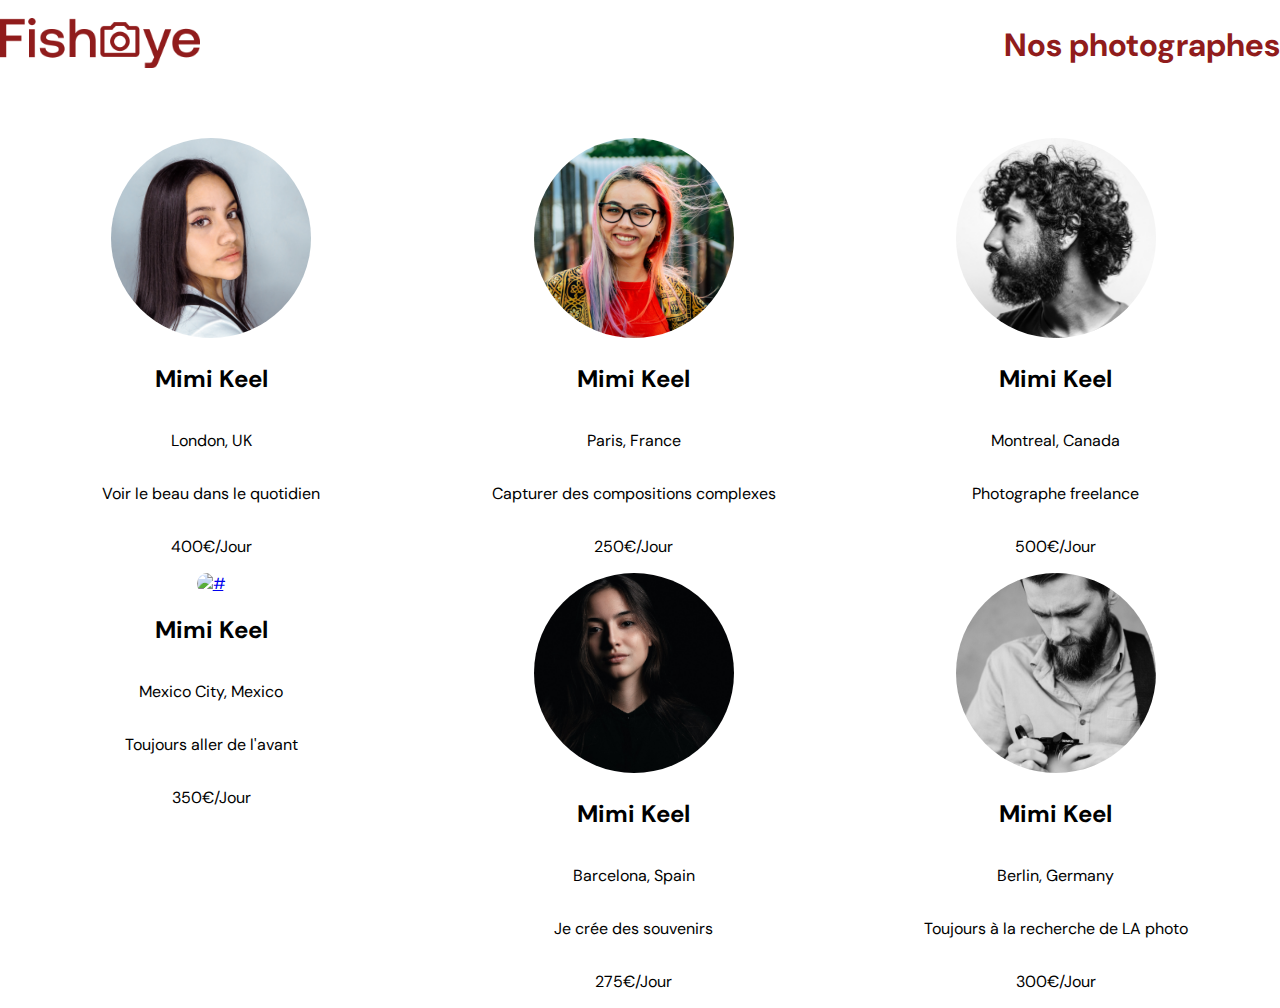
==== index.html @ d957fd09 "Mise en ordre" ====
<!DOCTYPE html>
<html>

<head>
  <link href="css/style.css" rel="stylesheet" type="text/css" />
  <meta charset="utf-8">
  <link rel="icon" type="image/png" href="assets/favicon.png">
  <link href="https://fonts.googleapis.com/css?family=DM+Sans&display=swap" rel="stylesheet">
  <title>Fisheye</title>
</head>

<body>
  <div class="bloc-page">
    <header>
      <a href="index.html">
        <img src="assets/images/logo.png" class="logo" alt="logo Fisheye">
      </a>
      <h1>Nos photographes</h1>
    </header>
    <main id="main">
      <div class="photographer_section"></div>
    </main>
  </div>

  <!-- api -->
  <script src="scripts/api/api.js"></script>
  <!-- models -->
  <script src="scripts/models/Photographer.js"></script>
  <!-- pages -->
  <script src="scripts/pages/index.js"></script>
</body>

</html>
---- css/style.css ----
@import url("photographer.css");

body {
    font-family: "DM Sans", sans-serif;
    margin: 0;
}

.bloc-page {
    max-width: 1440px;
    margin: auto;
}

header {
    align-items: center;
    display: flex;
    flex-direction: row;
    height: 90px;
    justify-content: space-between;
    margin-bottom: 3rem;
}

h1 {
    color: #901C1C;
    /* margin-right: 100px; */
}

.logo {
    height: 50px;
    /* margin-left: 100px; */
}

.photographer_section {
    display:flex;
    flex-wrap: wrap;

    /* display: grid; */
    /* grid-template-columns: 1fr 1fr 1fr; */
    /* gap: 70px; */
    /* margin-top: 100px; */
}

.photographer_section article {
    display:flex;
    flex-direction: column;
    align-items: center;
    min-width: 33%;
    /* justify-self: center; */
    /* display: flex; */
    /* justify-content: center; */
    /* align-items: center; */
    /* flex-direction: column; */
}

.photographer_section article h2 {
    /* color: #D3573C; */
    /* font-size: 36px; */
}

.photographer_section article img {
    height: 200px;
    width: 200px;
    border-radius: 20rem;
    object-fit: cover;
}
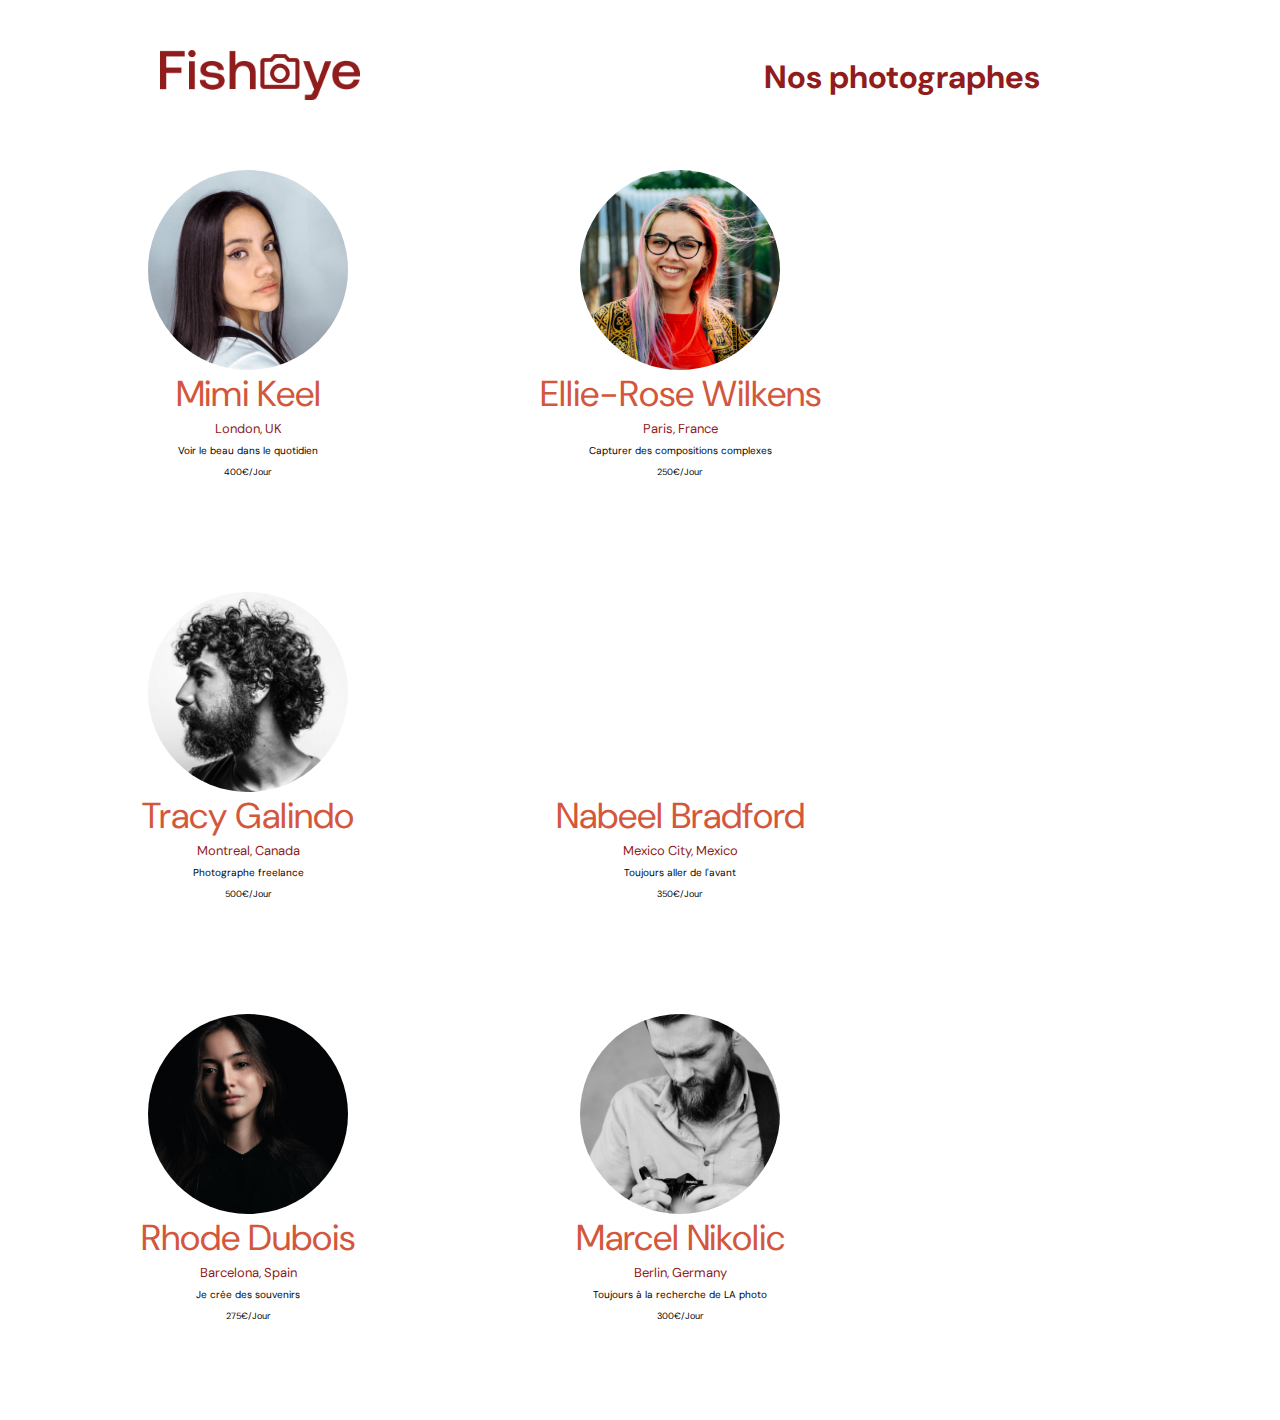
==== commit 5f969f9c: "Accessibilité" ====
--- a/index.html
+++ b/index.html
@@ -17,8 +17,8 @@
       </a>
       <h1>Nos photographes</h1>
     </header>
-    <main id="main">
-      <div class="photographer_section"></div>
+    <main id="main" aria-label="Contenu principal" aria-hidden="true">
+      <section class="photographer_section"></section>
     </main>
   </div>
 
--- a/css/style.css
+++ b/css/style.css
@@ -1,4 +1,8 @@
 @import url("photographer.css");
+
+a {
+    text-decoration: none;
+}
 
 body {
     font-family: "DM Sans", sans-serif;
@@ -16,44 +20,47 @@
     flex-direction: row;
     height: 90px;
     justify-content: space-between;
-    margin-bottom: 3rem;
+    margin: 2rem 8rem;
 }
 
 h1 {
     color: #901C1C;
-    /* margin-right: 100px; */
+    margin-right: 5rem;
+}
+
+h2 {
+    text-align: center;
+    font-weight: 400;
+    margin: 0;
 }
 
 .logo {
     height: 50px;
-    /* margin-left: 100px; */
 }
 
 .photographer_section {
     display:flex;
     flex-wrap: wrap;
-
-    /* display: grid; */
-    /* grid-template-columns: 1fr 1fr 1fr; */
-    /* gap: 70px; */
-    /* margin-top: 100px; */
+    justify-content: flex-start;
 }
 
 .photographer_section article {
+    align-items: center;
     display:flex;
     flex-direction: column;
-    align-items: center;
-    min-width: 33%;
-    /* justify-self: center; */
-    /* display: flex; */
-    /* justify-content: center; */
-    /* align-items: center; */
-    /* flex-direction: column; */
+    margin-bottom: 5rem;
+    padding: 1rem;
+    width: 25rem;
 }
 
-.photographer_section article h2 {
-    /* color: #D3573C; */
-    /* font-size: 36px; */
+.photographer_section article a {
+    display:block;
+}
+
+.photographer_section article .photographer-link {
+    display: flex;
+    flex-direction: column;
+    align-items: center;
 }
 
 .photographer_section article img {
@@ -61,4 +68,49 @@
     width: 200px;
     border-radius: 20rem;
     object-fit: cover;
+}
+
+.photographer_section article h2 {
+    color: #D3573C;    
+    font-size: 36px;
+    font-style: normal;
+    font-weight: 400;
+    line-height: 47px;
+    letter-spacing: 0em;
+    text-align: center;
+}
+
+.photographer_section article p {
+    text-align: center;
+    margin: 0;
+}
+
+.location {
+    color: #901C1C;
+    font-size: 13px;
+    font-style: normal;
+    font-weight: 400;
+    line-height: 17px;
+    letter-spacing: 0em;
+    text-align: center;
+}
+
+.tagline{
+    font-family: "DM Sans", sans-serif;
+    font-size: 10px;
+    font-style: normal;
+    font-weight: 400;
+    line-height: 13px;
+    letter-spacing: 0em;
+    text-align: center;
+}
+
+.price {
+    font-family: "DM Sans", sans-serif;
+    font-size: 9px;
+    font-style: normal;
+    font-weight: 400;
+    line-height: 12px;
+    letter-spacing: 0em;
+    text-align: center;
 }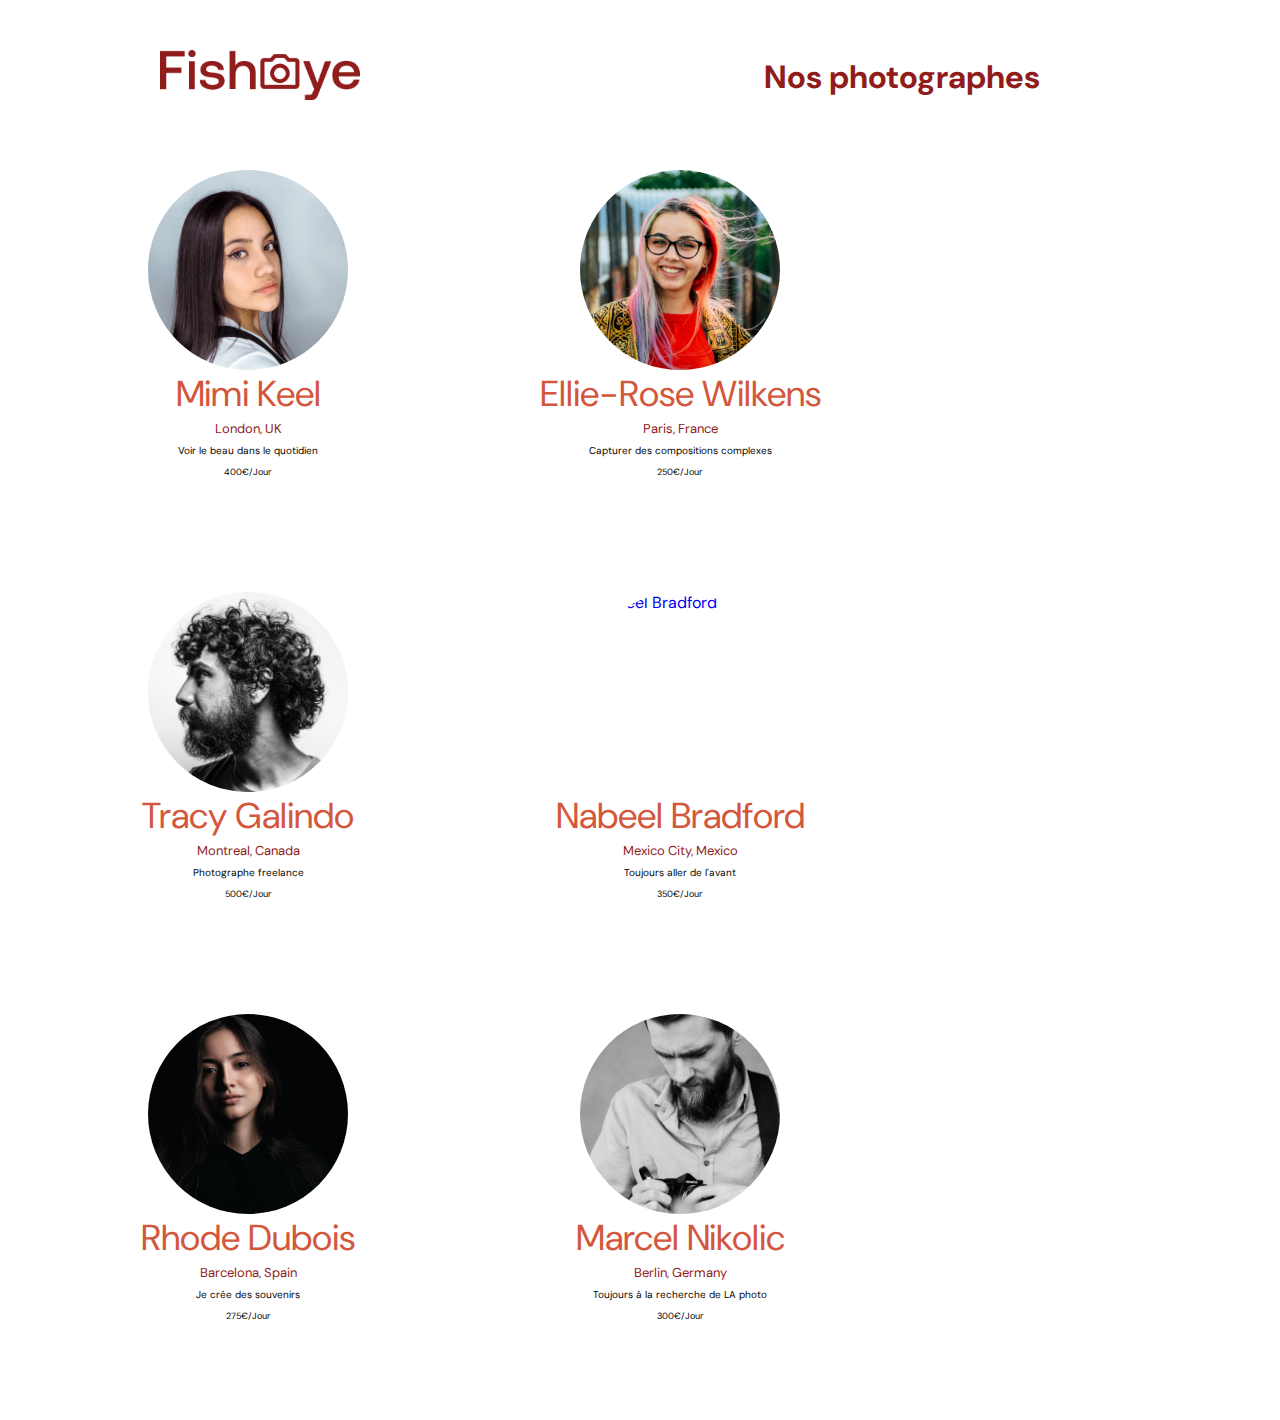
==== commit 1ddfbd57: "Issue : problème sur srcipt src" ====
--- a/index.html
+++ b/index.html
@@ -17,7 +17,7 @@
       </a>
       <h1>Nos photographes</h1>
     </header>
-    <main id="main" aria-label="Contenu principal" aria-hidden="true">
+    <main id="main" aria-hidden="true">
       <section class="photographer_section"></section>
     </main>
   </div>
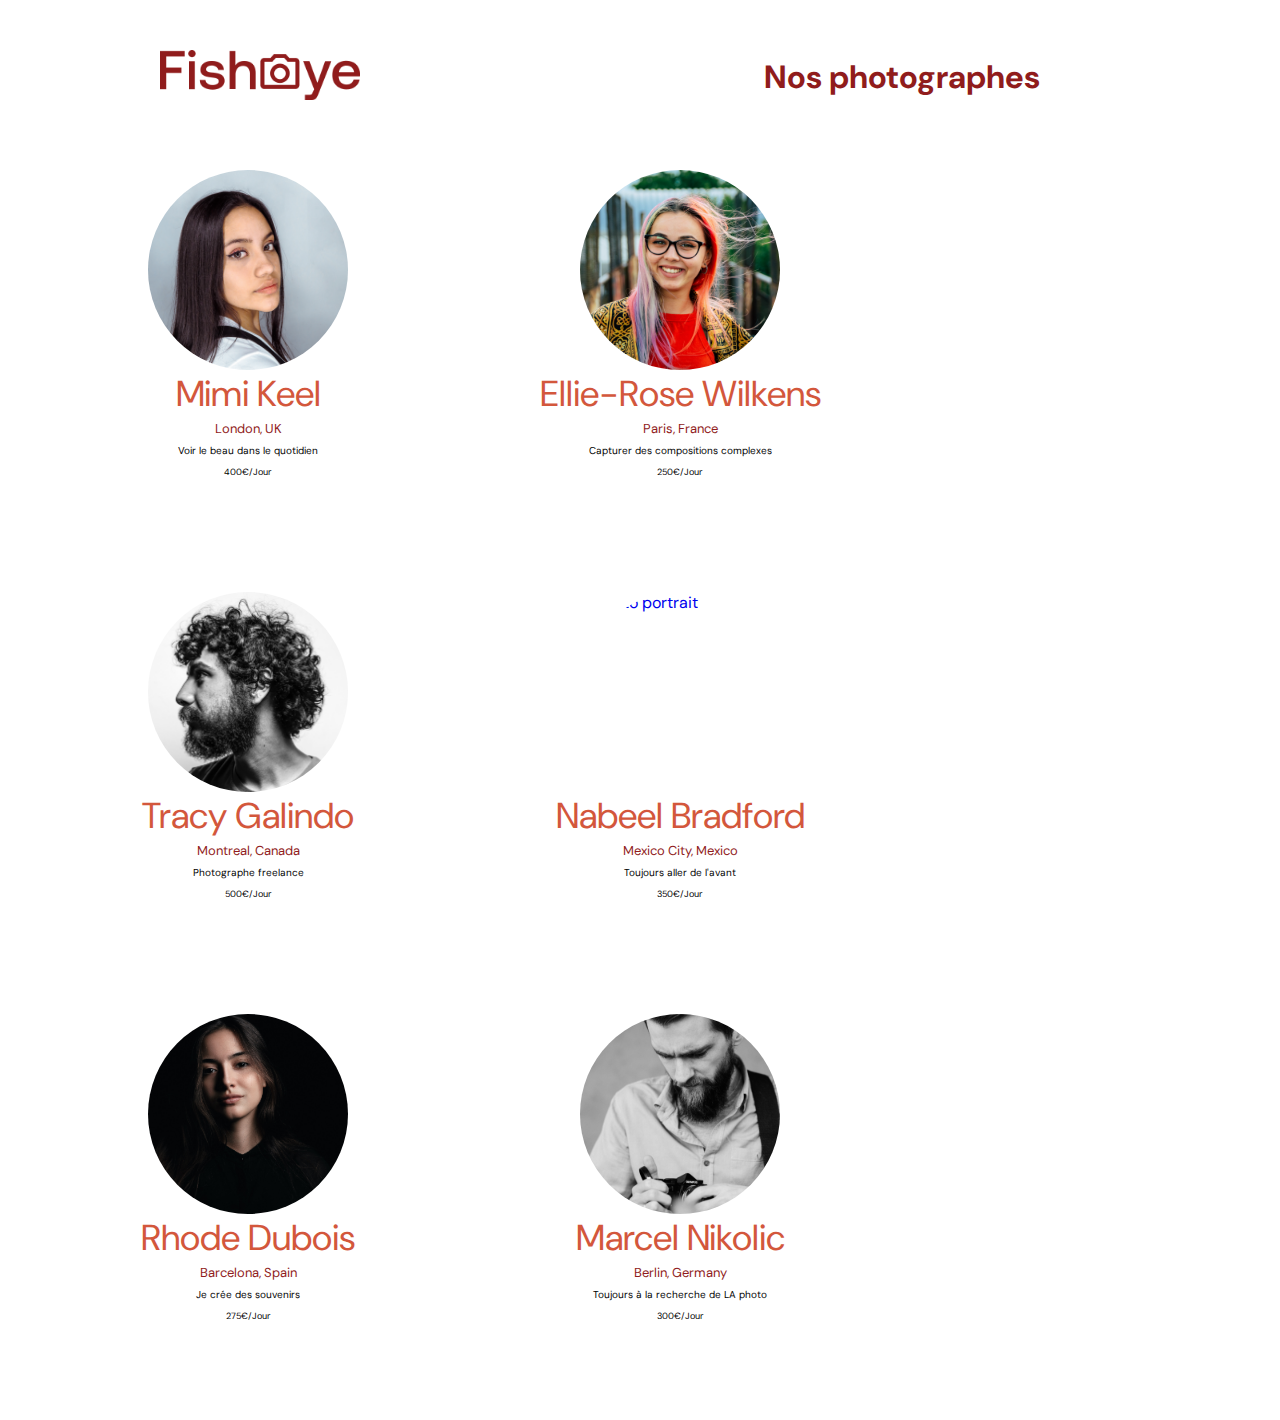
==== commit c712d400: "Revision accessibilité index" ====
--- a/index.html
+++ b/index.html
@@ -1,33 +1,36 @@
 <!DOCTYPE html>
-<html>
+<html lang="fr">
+  <head>
+    <meta charset="UTF-8" />
+    <meta http-equiv="X-UA-Compatible" content="IE=edge" />
+    <meta name="viewport" content="width=device-width, initial-scale=1.0" />
+    <link href="css/style.css" rel="stylesheet" type="text/css" />
+    <link rel="icon" type="image/png" href="assets/favicon.png" />
+    <link
+      href="https://fonts.googleapis.com/css?family=DM+Sans&display=swap"
+      rel="stylesheet"
+    />
+    <title>Fisheye</title>
+  </head>
 
-<head>
-  <link href="css/style.css" rel="stylesheet" type="text/css" />
-  <meta charset="utf-8">
-  <link rel="icon" type="image/png" href="assets/favicon.png">
-  <link href="https://fonts.googleapis.com/css?family=DM+Sans&display=swap" rel="stylesheet">
-  <title>Fisheye</title>
-</head>
+  <body>
+    <div class="bloc-page">
+      <header>
+        <a href="index.html">
+          <img src="assets/images/logo.png" class="logo" alt="logo Fisheye" />
+        </a>
+        <h1>Nos photographes</h1>
+      </header>
+      <main id="main">
+        <section class="photographer_section"></section>
+      </main>
+    </div>
 
-<body>
-  <div class="bloc-page">
-    <header>
-      <a href="index.html">
-        <img src="assets/images/logo.png" class="logo" alt="logo Fisheye">
-      </a>
-      <h1>Nos photographes</h1>
-    </header>
-    <main id="main" aria-hidden="true">
-      <section class="photographer_section"></section>
-    </main>
-  </div>
-
-  <!-- api -->
-  <script src="scripts/api/api.js"></script>
-  <!-- models -->
-  <script src="scripts/models/Photographer.js"></script>
-  <!-- pages -->
-  <script src="scripts/pages/index.js"></script>
-</body>
-
-</html>+    <!-- api -->
+    <script src="scripts/api/api.js"></script>
+    <!-- models -->
+    <script src="scripts/models/Photographer.js"></script>
+    <!-- pages -->
+    <script src="scripts/pages/index.js"></script>
+  </body>
+</html>
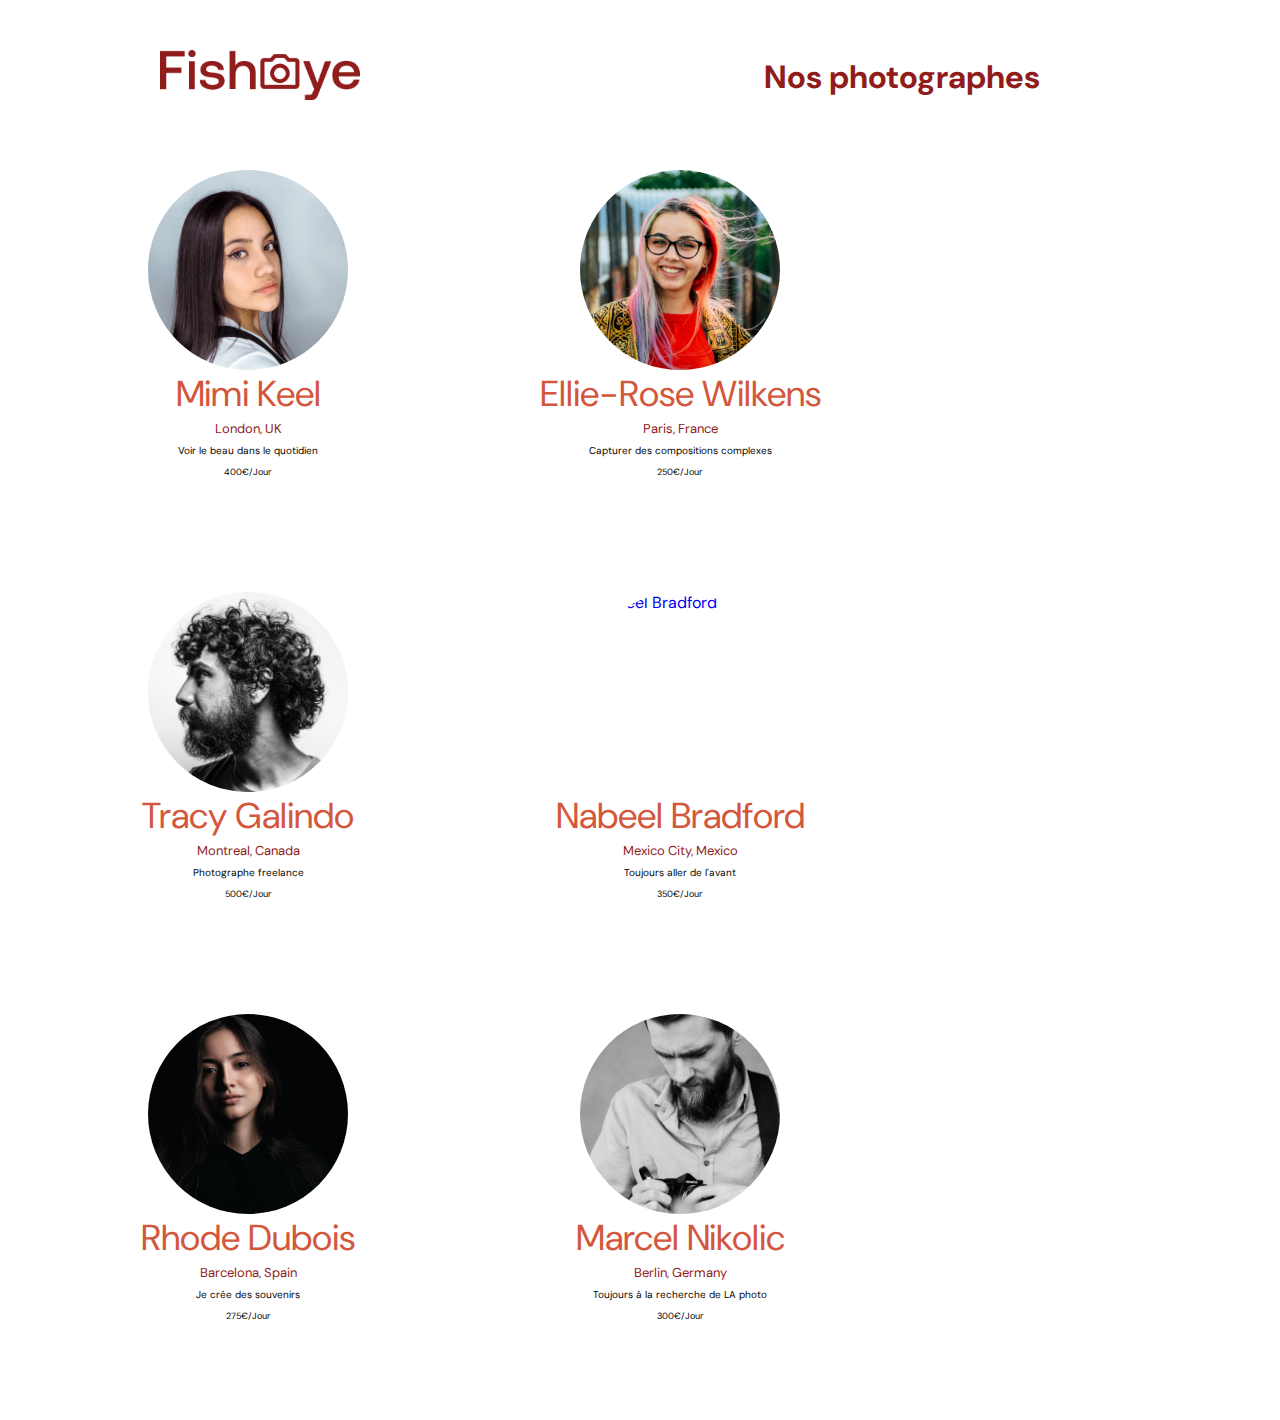
==== commit e1398e06: "version finale" ====
--- a/index.html
+++ b/index.html
@@ -1,36 +1,35 @@
 <!DOCTYPE html>
 <html lang="fr">
-  <head>
-    <meta charset="UTF-8" />
-    <meta http-equiv="X-UA-Compatible" content="IE=edge" />
-    <meta name="viewport" content="width=device-width, initial-scale=1.0" />
-    <link href="css/style.css" rel="stylesheet" type="text/css" />
-    <link rel="icon" type="image/png" href="assets/favicon.png" />
-    <link
-      href="https://fonts.googleapis.com/css?family=DM+Sans&display=swap"
-      rel="stylesheet"
-    />
-    <title>Fisheye</title>
-  </head>
 
-  <body>
-    <div class="bloc-page">
-      <header>
-        <a href="index.html">
-          <img src="assets/images/logo.png" class="logo" alt="logo Fisheye" />
-        </a>
-        <h1>Nos photographes</h1>
-      </header>
-      <main id="main">
-        <section class="photographer_section"></section>
-      </main>
-    </div>
+<head>
+  <meta charset="UTF-8" />
+  <meta http-equiv="X-UA-Compatible" content="IE=edge" />
+  <meta name="viewport" content="width=device-width, initial-scale=1.0" />
+  <link href="css/style.css" rel="stylesheet" type="text/css" />
+  <link rel="icon" type="image/png" href="assets/favicon.png" />
+  <link href="https://fonts.googleapis.com/css?family=DM+Sans&display=swap" rel="stylesheet" />
+  <title>Fisheye</title>
+</head>
 
-    <!-- api -->
-    <script src="scripts/api/api.js"></script>
-    <!-- models -->
-    <script src="scripts/models/Photographer.js"></script>
-    <!-- pages -->
-    <script src="scripts/pages/index.js"></script>
-  </body>
-</html>
+<body>
+  <div class="bloc-page">
+    <header>
+      <a href="index.html">
+        <img src="assets/images/logo.png" class="logo" alt="logo Fisheye" />
+      </a>
+      <h1>Nos photographes</h1>
+    </header>
+    <main id="main">
+      <section class="photographer_section" aria-label="Carte des photographes"></section>
+    </main>
+  </div>
+
+  <!-- api -->
+  <script src="scripts/api/api.js"></script>
+  <!-- models -->
+  <script src="scripts/models/Photographer.js"></script>
+  <!-- pages -->
+  <script src="scripts/pages/index.js"></script>
+</body>
+
+</html>